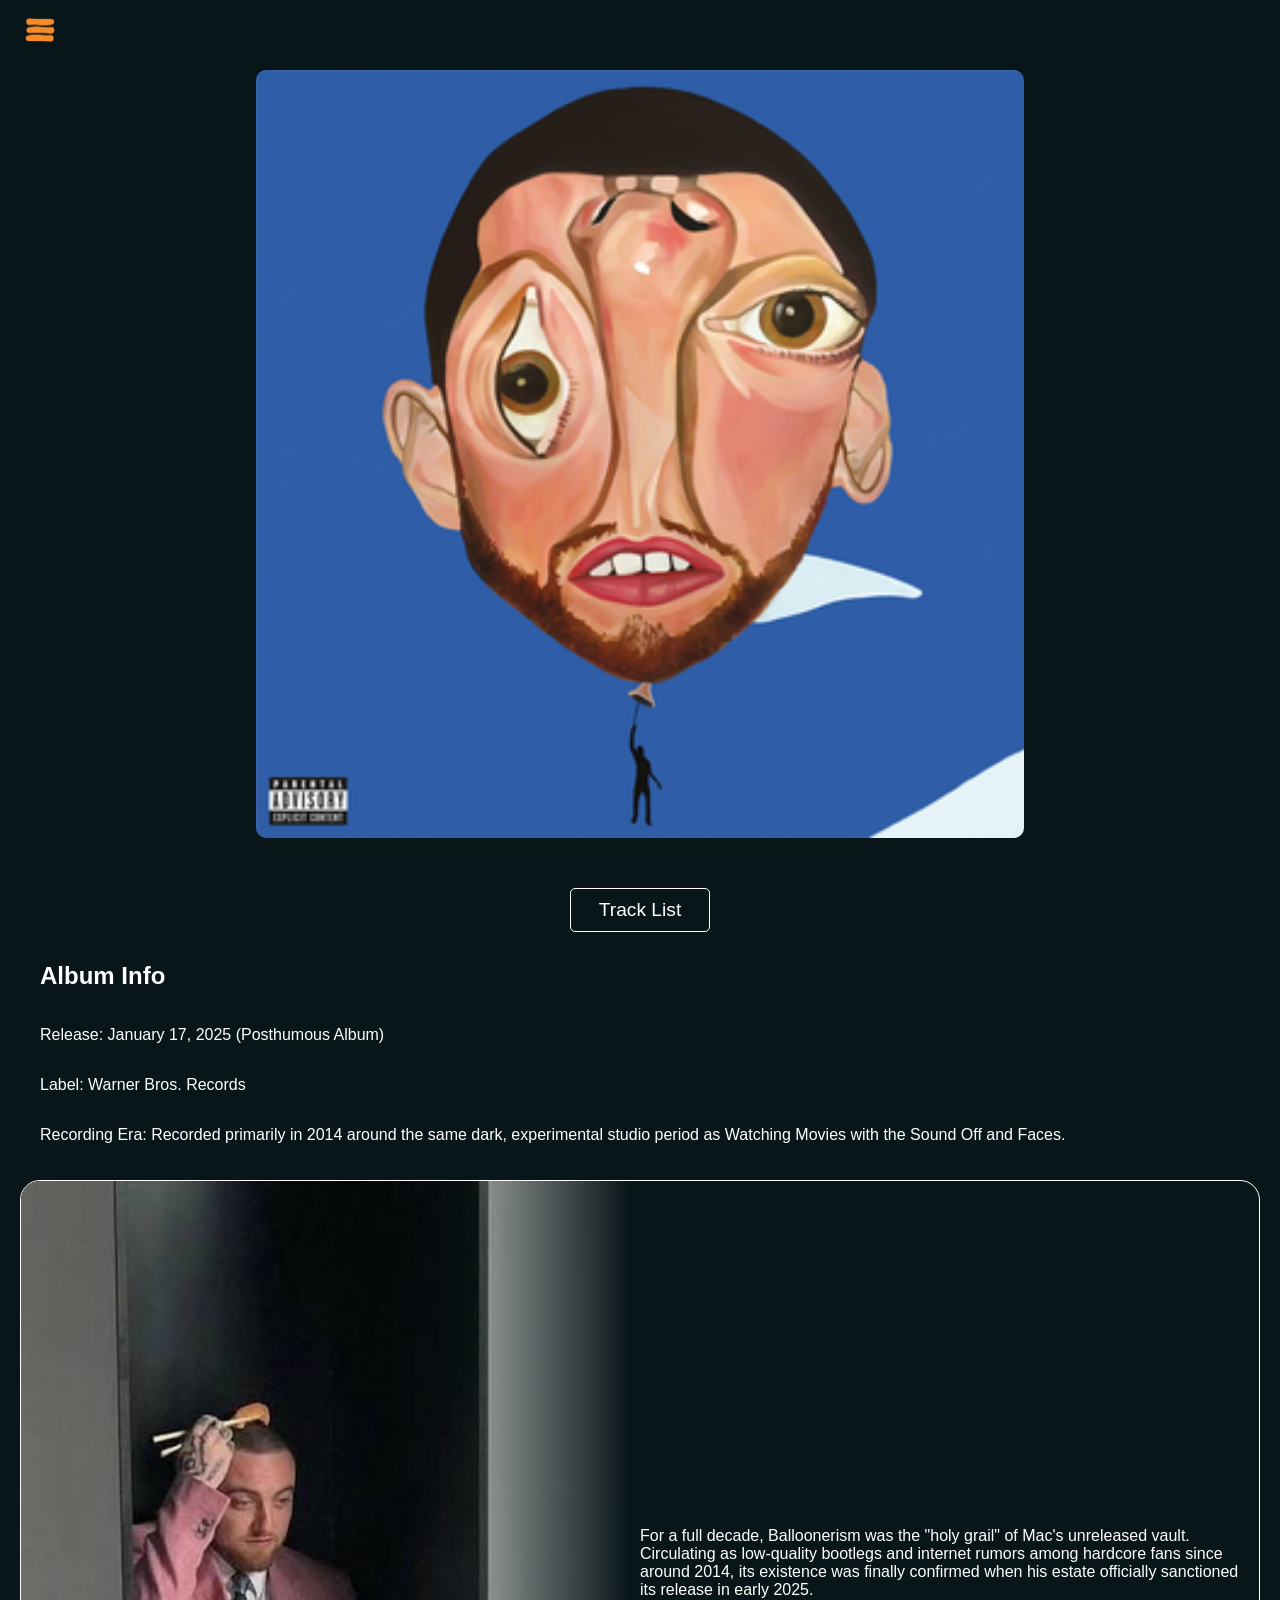
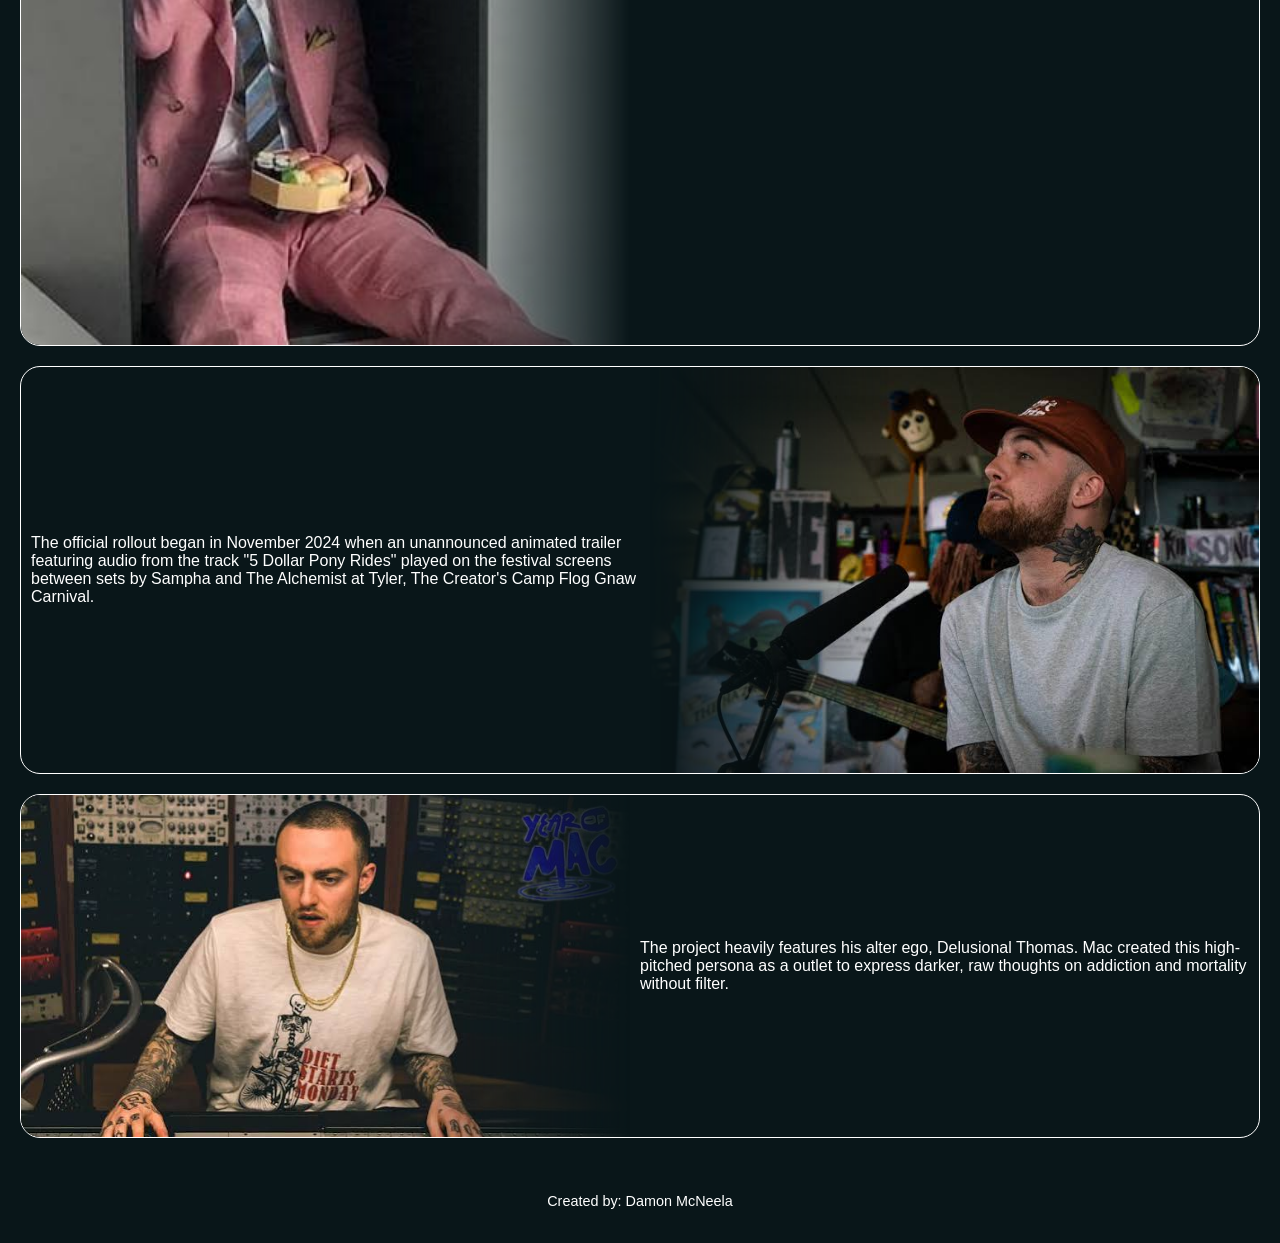
==== Balloonerism.html @ bc23e845 "All pages have been filled, linked and updated to match each release. Along with a way to go back to" ====
<!DOCTYPE html>
<html lang="en">
<head>
    <meta charset="UTF-8">
    <meta name="viewport" content="width=device-width, initial-scale=1.0">
    <link rel="stylesheet" href="cs/style.css">
    <title>MacSite</title>
</head>
<body>
    <header>
        <a href="index.html">
            <img src="img/HandburgerIcon.webp" alt="Home">
        </a>
    </header>
    
    <div class="albumCover" id="TheDivineFeminineCover">
        <img src="img/coverArtBalloonerism.jpg" alt="Balloonerism Album Cover">
    </div>

    <div>
        <button class="btn" id="tracklistBtn">Track List</button>
        
        <div class="tracklist" id="ShowTracklist">
            <ul>
                 <li>1. Tambourine Dream</li>
                <li>2. DJ's Chord Organ (featuring SZA)</li>
                <li>3. Do You Have a Destination?</li>
                <li>4. 5 Dollar Pony Rides</li>
                <li>5. Friendly Hallucinations</li>
                <li>6. Mrs. Deborah Downer</li>
                <li>7. Stoned</li>
                <li>8. Shangri-La</li>
                <li>9. Funny Papers</li>
                <li>10. Excelsior</li>
                <li>11. Transformations (featuring Delusional Thomas)</li>
                <li>12. Manakins</li>
                <li>13. Rick's Piano</li>
                <li>14. Tomorrow Will Never Know</li>
            </ul>
        </div>

    </div>

     <div class="InfoContainer" id="BasicInfo">
        <div class="row">
            <div class="col">
                <h2>Album Info</h2>
                <p>Release: January 17, 2025 (Posthumous Album)</p>
                <p>Label: Warner Bros. Records</p>
                <p>Recording Era: Recorded primarily in 2014 around the same dark, experimental studio period as Watching Movies with the Sound Off and Faces.</p>
            </div>
        </div>
    </div>

    <div class="InfoContainer">
        <div class="row">
            <div class="col">
                <img src="img/mostRecentImgs/MR11.jpg" id="left" alt="Image of Mac" style="object-position: 45% center;">
            </div>
            <div class="Txtcol">
                <p>    For a full decade, Balloonerism was the "holy grail" of Mac's unreleased vault. Circulating as low-quality bootlegs and internet rumors among hardcore fans since around 2014, its existence was finally confirmed when his estate officially sanctioned its release in early 2025.</p>
            </div>
        </div>
    </div>

    <div class="InfoContainer">
        <div class="row">
            <div class="Txtcol">
                <p>The official rollout began in November 2024 when an unannounced animated trailer featuring audio from the track "5 Dollar Pony Rides" played on the festival screens between sets by Sampha and The Alchemist at Tyler, The Creator's Camp Flog Gnaw Carnival.</p>
            </div>
            <div class="col">
                <img src="img/mostRecentImgs/MR13.jpg" id="right" alt="Image of Mac" style="object-position: 75% center;">
            </div>
        </div>
    </div>

    <div class="InfoContainer">
        <div class="row">
            <div class="col">
                <img src="img/mostRecentImgs/MR12.jpg" id="left" alt="Image of Mac" >
            </div>
            <div class="Txtcol">
                <p>The project heavily features his alter ego, Delusional Thomas. Mac created this high-pitched persona as a outlet to express darker, raw thoughts on addiction and mortality without filter.</p>
            </div>
        </div>
    </div>
    
    <footer>
        <p>Created by: <a href="https://github.com/DamoMcN">Damon McNeela</a></p>
    </footer>


    <script src="https://code.jquery.com/jquery-3.7.1.min.js"></script>
    <script src="js/script.js"></script>
</body>
</html>
---- cs/style.css ----
body{
    background-color: #091619;
    color: #ffffff;
    padding: 0;
    margin: 0;
    font-family: 'Garamond', sans-serif;
    padding-top: 60px;
}
a {
    color: inherit;
    text-decoration: none;
}
a:hover {
    text-decoration: underline;
}
footer {
    text-align: center;
    padding: 20px;
    background-color: #091619;
    color: #ffffff;
    font-size: 0.9em;
}
header {
    position: fixed;
    top: 0;
    left: 0;
    width: 100%;
    background-color: #091619;
    color: #ffffff;
    padding: 10px 20px;
    display: flex;
    justify-content: space-between;
    align-items: center;
    z-index: 1000; 
}
header img {
    width: 40px;
    height: 40px;
    cursor: pointer;
}
ul {
  list-style-type: none;
  margin: 0;
  padding: 0;
}
/* Opening Cover */
#indexCover {
  position: relative;
  text-align: center;
  padding-bottom: 30px;
  width: 100%;
  color: white;
  -webkit-mask-image: linear-gradient(to bottom, rgba(0,0,0,1) 60%, rgba(0,0,0,0) 100%);
  mask-image: linear-gradient(to bottom, rgba(0,0,0,1) 60%, rgba(0,0,0,0) 100%);
}
    #indexCover img {
        width: 80%;
        height: auto;
        position: relative;
        display: block;
        margin: 0 auto;
        
    }

#indexCoverText {
  position: absolute;
  top: 50%;
  left: 50%;
  transform: translate(-50%, -50%);
  width: 100%;
  text-align: center;
  pointer-events: none;
}
    #indexCoverText h1 {
        font-size: 4em;
    }
/* Opening Cover END */


/* Default Album Container */
.AlbumContainer {
    position: relative;
    background-color: #091619;
    padding: 20px;
    margin: 20px auto;
    border-radius: 10px;
    width: 80%;
    
   
    display: flex;
    align-items: center; 
    gap: 20px;          
    text-align: left;  

    transition: transform 0.3s ease-in-out, box-shadow 0.3s ease-in-out;
    cursor: pointer; 
}    
.AlbumContainer:hover {
    transform: translateY(-5px) scale(1.02);
    box-shadow: 0 4px 8px rgba(0, 0, 0, 0.4);
}
    .AlbumContainer img {
        width: 6em;
        height: 6em;
        object-fit: cover;  
        flex-shrink: 0;     
}
    .AlbumContainer::before {
        content: "";
        background: linear-gradient(to right, var(--gradient-colors,));
        border-radius: 10px;
        position: absolute;
        top: 0;
        left: 0;
        right: 0;
        bottom: 0;
        z-index: -1;
        margin: -3px;
}
    #KIDS {
        --gradient-colors: #eab308, #3b82f6, #ef4444;
    }

    #BestDayEver {
        --gradient-colors: #ff1838, #9e2eae;
    }

    #BlueSlidePark {
        --gradient-colors: #1e3a8a, #0284c7, #14b8a6;
    }

    #Macadelic {
        --gradient-colors: #505050,#b34846, #fafafa  ;
    }

    #WMWTSO {
        --gradient-colors: #c82127, #c2825c, #944522;
    }

    #Faces {
        --gradient-colors: #ffc315, #dc2626, #3e8cee;
    }

    #GOODAM {
        --gradient-colors: #94a3b8, #f8fafc,  #9e9e9e;
    }

    #TheDivineFeminine {
        --gradient-colors: #b29182, #d7beba, #d7d7d7;
    }

    #Swimming {
        --gradient-colors: #dea6a9, #a3c8e2, #f8fafc;
    }

    #Circles {
        --gradient-colors: #ffffff, #a0a0a0, #c1c1c1;
    }

    #Balloonerism {
        --gradient-colors: #2f5da8,#daedf3, #e7a38b ;
    }

.albumCover {
  position: relative;
  text-align: center;
  padding-bottom: 30px;
  width: 100%;
  color: white;
}
    .albumCover img {
        width: 60%;
        height: auto;
        position: relative;
        display: block;
        margin: 0 auto;
        border-radius: 20px;
        padding: 10px;
    }

.btn {
    display: block;
    width: 140px;            
    margin: 10px auto;
    font-size: 1.2em;
    padding: 10px 20px;
    background-color: #091619;
    color: #ffffff;
    border: 1px solid #ffffff;
    border-radius: 5px;
    cursor: pointer;
    transition: width 0.4s ease, border-radius 0.4s ease; 
}

.btn.active {
    width: 80%;               
    border-radius: 8px 8px 0 0; 
    border-bottom: none;
}

.tracklist {
    display: none;
    margin-top: 15px;
    margin-left: 40px;
    margin-right: 40px;
    margin-bottom: 15px;
    margin: 15px, 40px, 15px, 40px;
    padding-bottom: 15px;
    text-align: center;
    border-left: 1px solid #ffffff;
    border-right: 1px solid #ffffff;
    border-bottom: 1px solid #ffffff;
    border-radius: 0 0 8px 8px;
}
.tracklist li {
    list-style-type: none;
    padding-bottom: 5px;
    padding-right: 10px;
    margin: 0;
}

.InfoContainer {
    display: flex;
    flex-direction: column;
    border: 1px solid #ffffff;
    border-radius: 20px;
    margin-left: 20px;
    margin-right: 20px;
    margin-bottom: 20px;
    overflow: hidden; 
}
#BasicInfo {
    border: none;
    padding-left: 20px;
    padding-right: 20px;
}
#MacadelicExtraInfo{
    background-image: url('img/GoodMorningImgs/MacadelicBG.jpg');
    background-size: cover;
    background-position: center;
    z-index: -1;
}

.row {
    display: flex;
    flex-direction: row;
    align-items: stretch; 
}

.col { 
    display: flex;
    flex-direction: column;
    flex: 1;
}

.Txtcol {
    display: flex;
    flex-direction: column;
    flex: 1;
    justify-content: center;
    align-items: center;
    padding: 10px;
}

#left {
    width: 100%; /* Spans full width of left column */
    height: 100%; /* Spans full height of row */
    object-fit: cover; /* Prevents image distortion */
    margin: 0;
    padding: 0;
    display: block;
    -webkit-mask-image: linear-gradient(to right, rgba(0,0,0,1) 60%, rgba(0,0,0,0) 100%);
    mask-image: linear-gradient(to right, rgba(0,0,0,1) 60%, rgba(0,0,0,0) 100%);
}

#right {
    width: 100%; /* Spans full width of right column */
    height: 100%; /* Spans full height of row */
    object-fit: cover; /* Prevents image distortion */
    margin: 0;
    padding: 0;
    display: block;
    -webkit-mask-image: linear-gradient(to left, rgba(0,0,0,1) 60%, rgba(0,0,0,0) 100%);
    mask-image: linear-gradient(to left, rgba(0,0,0,1) 60%, rgba(0,0,0,0) 100%);
}
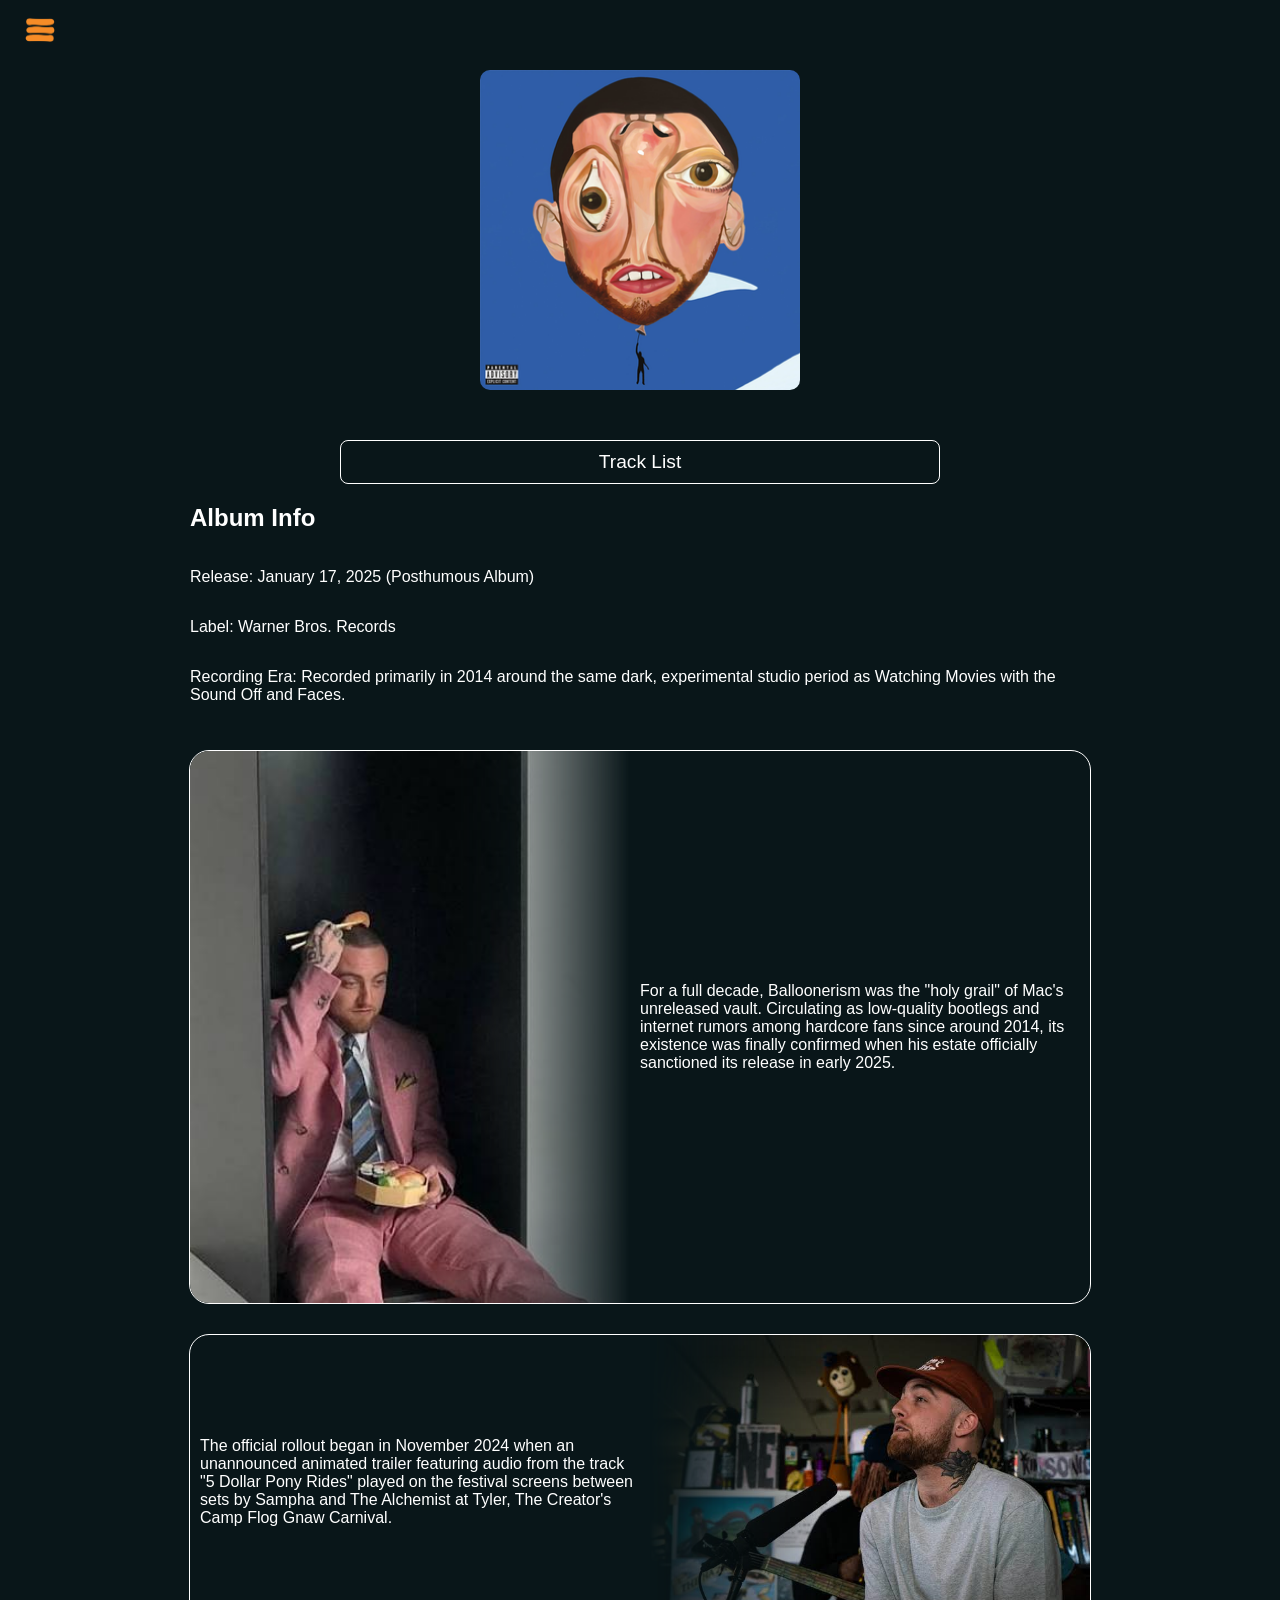
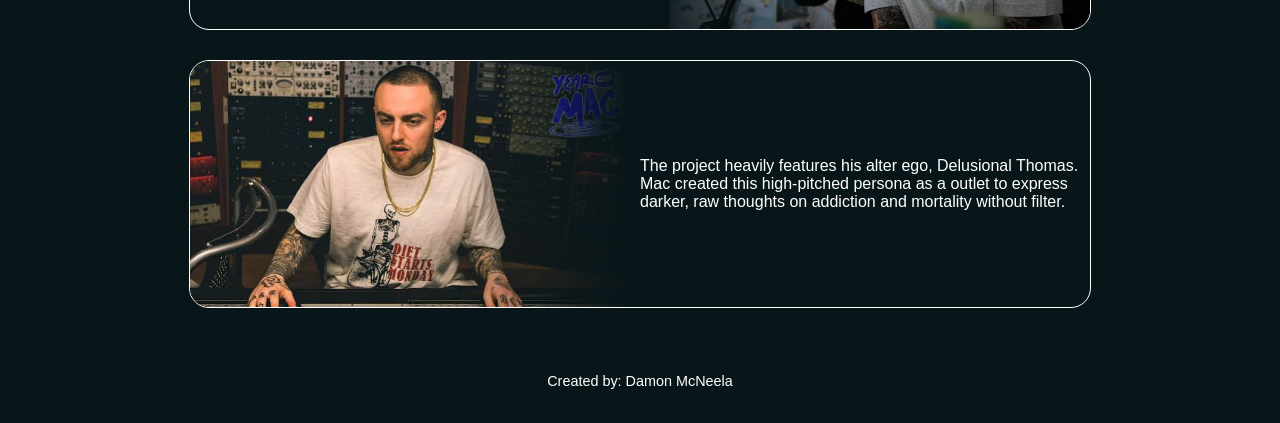
==== commit 5fdaba41: "Added another project (You). added working nav, allowing free navigation from all pages." ====
--- a/Balloonerism.html
+++ b/Balloonerism.html
@@ -8,9 +8,28 @@
 </head>
 <body>
     <header>
-        <a href="index.html">
-            <img src="img/HandburgerIcon.webp" alt="Home">
-        </a>
+
+        <div id="hamburgerBtn">
+            <img src="img/HandburgerIcon.webp" alt="Menu">
+        </div>
+
+        <nav id="navMenu" class="nav-menu">
+            <ul>
+                <li><a href="index.html"><img src="img/Home_icon_orange.png" alt="Home"></a></li>
+                <li><a href="KIDS.html"><img src="img/coverArtKIDS.jpg" alt="KIDS Album Cover"></a></li>
+                <li><a href="BestDayEver.html"><img src="img/coverArtBestDayEver.jpg" alt="Best Day Ever Album Cover"></a></li>
+                <li><a href="BlueSlidePark.html"><img src="img/coverArtBSL.jpg" alt="Blue Slide Park Album Cover"></a></li>
+                <li><a href="Macadelic.html"><img src="img/coverArtMacadelic.jpg" alt="Macadelic Album Cover"></a></li>
+                <li><a href="You.html"><img src="img/coverArtYou.jpg" alt="You Album Cover"></a></li>
+                <li><a href="WMWTSO.html"><img src="img/coverArtWMWTSO.webp" alt="WMWTSO Album Cover"></a></li>
+                <li><a href="Faces.html"><img src="img/coverArtFaces.jpg" alt="Faces Album Cover"></a></li>
+                <li><a href="GOODAM.html"><img src="img/coverArtGoodAM.jpg" alt="Good AM Album Cover"></a></li>
+                <li><a href="TheDevineFeminine.html"><img src="img/coverArtDivineFeminine.jpg" alt="The Divine Feminine Album Cover"></a></li>
+                <li><a href="Swimming.html"><img src="img/coverArtSwimming.jpg" alt="Swimming Album Cover"></a></li>
+                <li><a href="Circles.html"><img src="img/coverArtCircles.jpg" alt="Circles Album Cover"></a></li>
+            </ul>
+        </nav>
+
     </header>
     
     <div class="albumCover" id="TheDivineFeminineCover">
--- a/cs/style.css
+++ b/cs/style.css
@@ -50,8 +50,8 @@
   padding-bottom: 30px;
   width: 100%;
   color: white;
-  -webkit-mask-image: linear-gradient(to bottom, rgba(0,0,0,1) 60%, rgba(0,0,0,0) 100%);
-  mask-image: linear-gradient(to bottom, rgba(0,0,0,1) 60%, rgba(0,0,0,0) 100%);
+  -webkit-mask-image: linear-gradient(to bottom, rgba(0,0,0,1) 40%, rgba(0,0,0,0) 100%);
+  mask-image: linear-gradient(to bottom, rgba(0,0,0,1) 40%, rgba(0,0,0,0) 100%);
 }
     #indexCover img {
         width: 80%;
@@ -117,6 +117,42 @@
         z-index: -1;
         margin: -3px;
 }
+
+.nav-menu ul {
+    display: grid;
+    grid-template-columns: 1fr 1fr; 
+    gap: 10px 15px; 
+    list-style: none;
+    padding: 0;
+    margin: 0;
+}
+
+
+.nav-menu {
+    position: fixed;
+    top: 60px;
+    left: -100%;
+    width: auto; 
+    height: auto;
+    background-color: #091619;
+    border-right: 1px solid #f68c27;
+    border-bottom: 1px solid #f68c27;
+    border-radius: 0 0 10px 10px;
+    transition: left 0.3s ease-in-out;
+    z-index: 999;
+    padding: 20px;
+    box-sizing: border-box;
+}
+.nav-menu.active {
+    left: -6px;
+}
+
+.nav-menu ul li {
+    padding:0;
+    border-bottom: 1px solid rgba(255, 255, 255, 0.1);
+}
+
+
     #KIDS {
         --gradient-colors: #eab308, #3b82f6, #ef4444;
     }
@@ -131,6 +167,9 @@
 
     #Macadelic {
         --gradient-colors: #505050,#b34846, #fafafa  ;
+    }
+    #You{
+        --gradient-colors: #d3461b,#636057, #c32b02  ;
     }
 
     #WMWTSO {
@@ -180,37 +219,42 @@
 
 .btn {
     display: block;
-    width: 140px;            
-    margin: 10px auto;
+    width: 80%;               
+    max-width: 600px;
+    margin: 10px auto 0 auto;  
     font-size: 1.2em;
     padding: 10px 20px;
     background-color: #091619;
     color: #ffffff;
     border: 1px solid #ffffff;
-    border-radius: 5px;
+    border-radius: 8px;
     cursor: pointer;
-    transition: width 0.4s ease, border-radius 0.4s ease; 
+    white-space: nowrap;
+    overflow: hidden;
+    box-sizing: border-box;   
+    transition: width 0.4s ease, border-radius 0.4s ease;
 }
 
 .btn.active {
-    width: 80%;               
-    border-radius: 8px 8px 0 0; 
-    border-bottom: none;
+    width: 80%;
+    max-width: 600px;
+    border-radius: 8px 8px 0 0;
+    border-bottom: 1px solid transparent; 
 }
 
 .tracklist {
     display: none;
-    margin-top: 15px;
-    margin-left: 40px;
-    margin-right: 40px;
-    margin-bottom: 15px;
-    margin: 15px, 40px, 15px, 40px;
-    padding-bottom: 15px;
+    width: 80%;                
+    max-width: 600px;
+    margin: 0 auto 20px auto;  
+    padding: 20px 0;
     text-align: center;
     border-left: 1px solid #ffffff;
     border-right: 1px solid #ffffff;
     border-bottom: 1px solid #ffffff;
+    border-top: none;          
     border-radius: 0 0 8px 8px;
+    box-sizing: border-box;   
 }
 .tracklist li {
     list-style-type: none;
@@ -263,23 +307,122 @@
 }
 
 #left {
-    width: 100%; /* Spans full width of left column */
-    height: 100%; /* Spans full height of row */
-    object-fit: cover; /* Prevents image distortion */
+    width: 100%; 
+    height: 100%; 
+    object-fit: cover; 
     margin: 0;
     padding: 0;
     display: block;
-    -webkit-mask-image: linear-gradient(to right, rgba(0,0,0,1) 60%, rgba(0,0,0,0) 100%);
-    mask-image: linear-gradient(to right, rgba(0,0,0,1) 60%, rgba(0,0,0,0) 100%);
+    -webkit-mask-image: linear-gradient(to bottom, rgba(0,0,0,1) 60%, rgba(0,0,0,0) 100%);
+    mask-image: linear-gradient(to bottom, rgba(0,0,0,1) 60%, rgba(0,0,0,0) 100%);
 }
 
 #right {
-    width: 100%; /* Spans full width of right column */
-    height: 100%; /* Spans full height of row */
-    object-fit: cover; /* Prevents image distortion */
+    width: 100%; 
+    height: 100%; 
+    object-fit: cover; 
     margin: 0;
     padding: 0;
     display: block;
-    -webkit-mask-image: linear-gradient(to left, rgba(0,0,0,1) 60%, rgba(0,0,0,0) 100%);
-    mask-image: linear-gradient(to left, rgba(0,0,0,1) 60%, rgba(0,0,0,0) 100%);
-}+    -webkit-mask-image: linear-gradient(to top, rgba(0,0,0,1) 60%, rgba(0,0,0,0) 100%);
+    mask-image: linear-gradient(to top, rgba(0,0,0,1) 60%, rgba(0,0,0,0) 100%);
+}
+
+
+.row {
+    display: flex;
+    flex-direction: column; 
+    width: 100%;
+}
+
+        /* Desktop Styles (768px screens and above) */
+        @media (min-width: 768px) {
+            .InfoContainer {
+                max-width: 900px;
+                margin: 0 auto 30px auto; 
+            }
+
+            .row {
+                flex-direction: row;
+                align-items: stretch;
+            }
+
+            .col, .Txtcol {
+                flex: 1;
+            }
+
+           
+            .tracklist {
+                max-width: 500px;
+                margin: 20px auto;
+            }
+            .albumCover img {
+            width: 40%;          
+            max-width: 320px;   
+            height: auto;
+            position: relative;
+            display: block;
+            margin: 0 auto;
+            border-radius: 20px;
+            padding: 10px;
+            }
+            .btn {
+            display: block;
+            width: 60%;
+            max-width: 600px;        
+            margin: 10px auto 0 auto; 
+            font-size: 1.2em;
+            padding: 10px 20px;
+            background-color: #091619;
+            color: #ffffff;
+            border: 1px solid #ffffff;
+            border-radius: 8px;
+            cursor: pointer;
+            white-space: nowrap;
+            overflow: hidden;
+            transition: width 0.4s ease, border-radius 0.4s ease;
+        }
+
+        .btn.active {
+            width: 60%;
+            max-width: 600px;
+            border-radius: 8px 8px 0 0; 
+            border-bottom: 1px solid transparent; 
+        }
+
+        .tracklist {
+            display: none;
+            width: 60%;
+            max-width: 600px;        
+            margin: 0 auto 20px auto; 
+            padding: 20px 0;
+            text-align: center;
+            border-left: 1px solid #ffffff;
+            border-right: 1px solid #ffffff;
+            border-bottom: 1px solid #ffffff;
+            border-top: none;          
+            border-radius: 0 0 8px 8px;
+            box-sizing: border-box;    
+        }
+        #left {
+            width: 100%; 
+            height: 100%;
+            object-fit: cover;
+            margin: 0;
+            padding: 0;
+            display: block;
+            -webkit-mask-image: linear-gradient(to right, rgba(0,0,0,1) 60%, rgba(0,0,0,0) 100%);
+            mask-image: linear-gradient(to right, rgba(0,0,0,1) 60%, rgba(0,0,0,0) 100%);
+        }
+
+        #right {
+            width: 100%; 
+            height: 100%; 
+            object-fit: cover; 
+            margin: 0;
+            padding: 0;
+            display: block;
+            -webkit-mask-image: linear-gradient(to left, rgba(0,0,0,1) 60%, rgba(0,0,0,0) 100%);
+            mask-image: linear-gradient(to left, rgba(0,0,0,1) 60%, rgba(0,0,0,0) 100%);
+        }
+        }
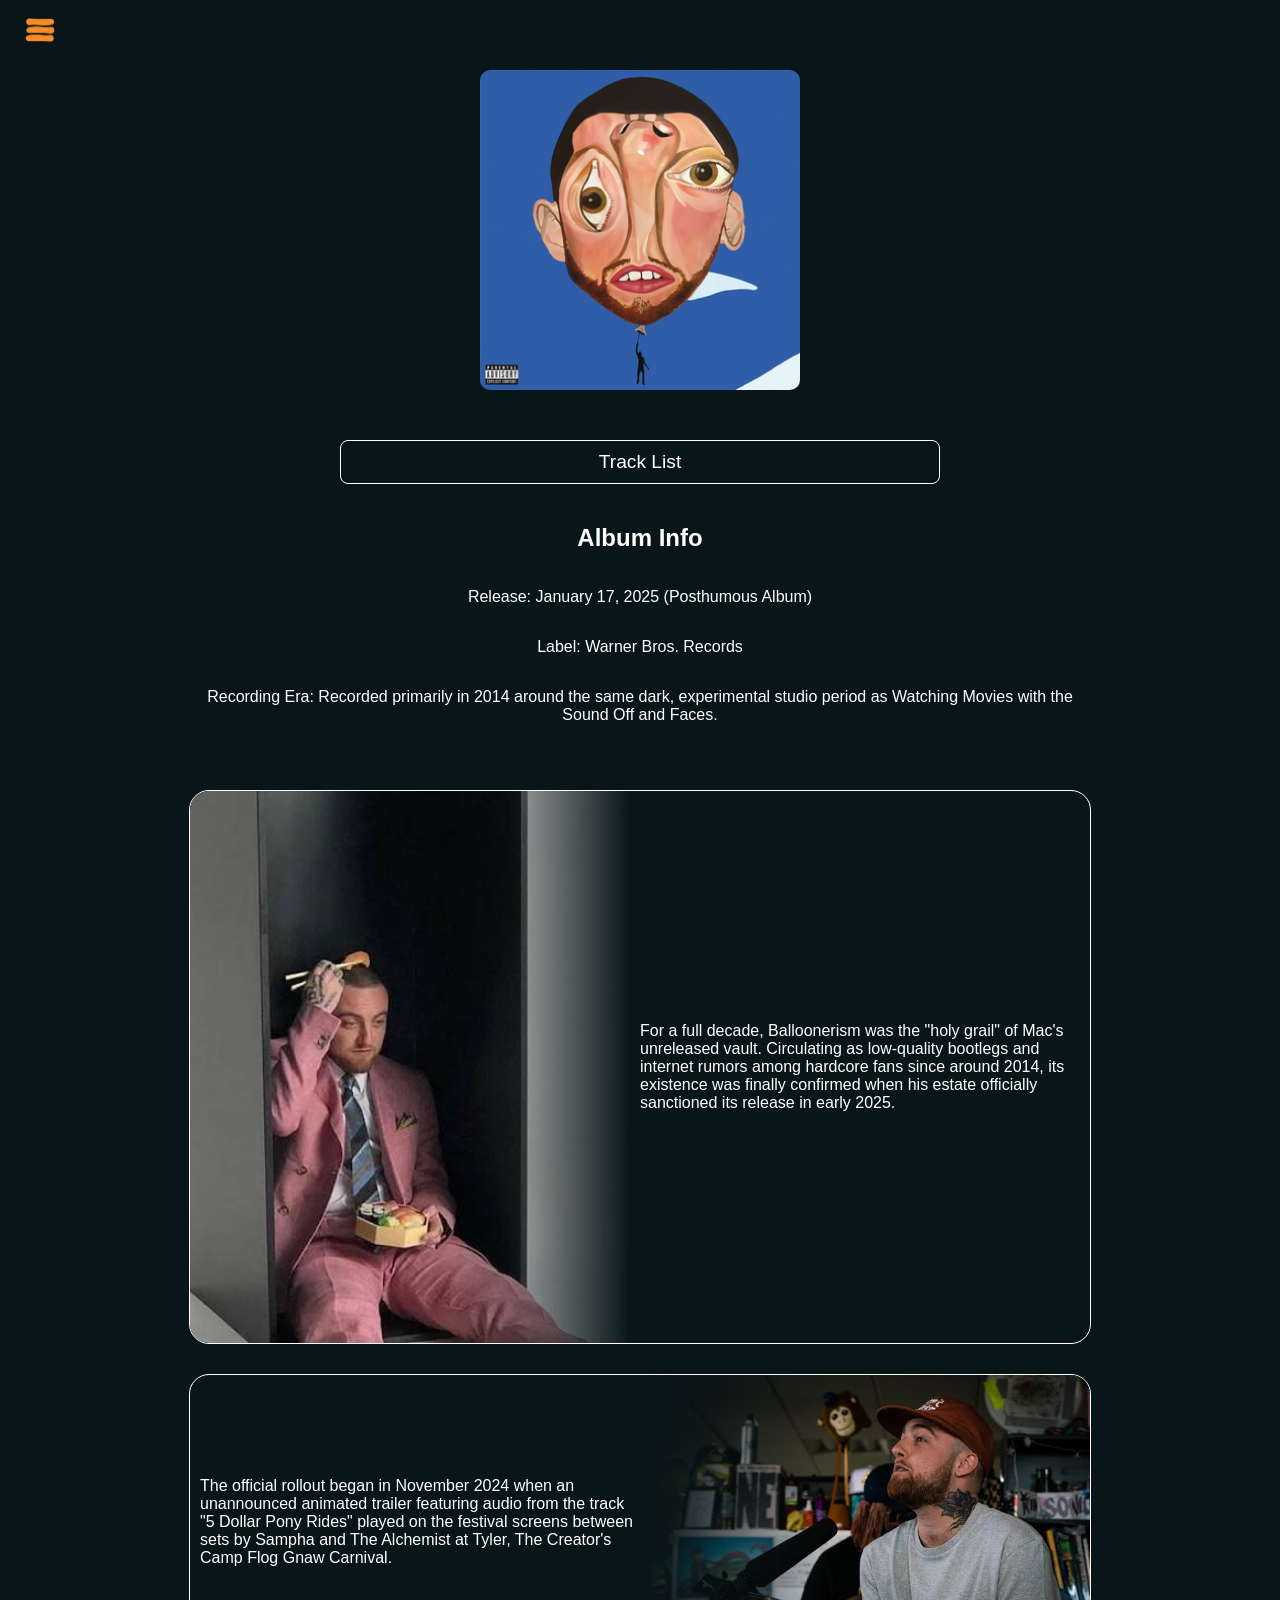
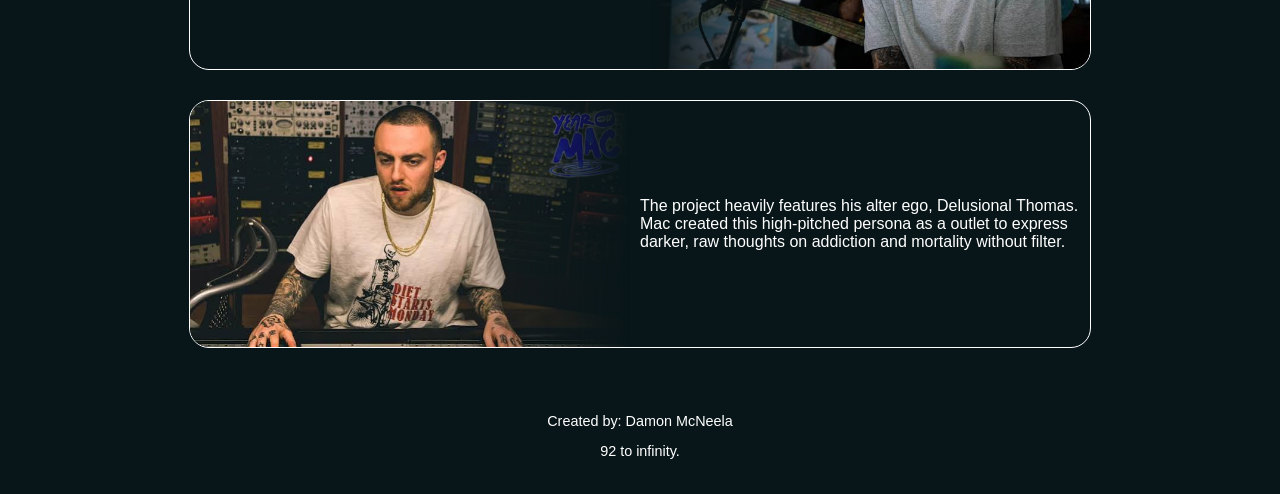
==== commit f2b56b80: "Added Google tags to track how many people visit the site." ====
--- a/Balloonerism.html
+++ b/Balloonerism.html
@@ -5,6 +5,17 @@
     <meta name="viewport" content="width=device-width, initial-scale=1.0">
     <link rel="stylesheet" href="cs/style.css">
     <title>MacSite</title>
+
+        <!-- Google tag (gtag.js) -->
+    <script async src="https://www.googletagmanager.com/gtag/js?id=G-6G8FPSQ9PF"></script>
+    <script>
+    window.dataLayer = window.dataLayer || [];
+    function gtag(){dataLayer.push(arguments);}
+    gtag('js', new Date());
+
+    gtag('config', 'G-6G8FPSQ9PF');
+    </script>
+
 </head>
 <body>
     <header>
@@ -106,7 +117,8 @@
     
     <footer>
         <p>Created by: <a href="https://github.com/DamoMcN">Damon McNeela</a></p>
-    </footer>
+        <p>92 to infinity.</p>
+    </footer></footer>
 
 
     <script src="https://code.jquery.com/jquery-3.7.1.min.js"></script>
--- a/cs/style.css
+++ b/cs/style.css
@@ -274,15 +274,14 @@
     overflow: hidden; 
 }
 #BasicInfo {
+    text-align: center;
     border: none;
-    padding-left: 20px;
-    padding-right: 20px;
+    padding: 20px;
 }
 #MacadelicExtraInfo{
-    background-image: url('img/GoodMorningImgs/MacadelicBG.jpg');
-    background-size: cover;
-    background-position: center;
-    z-index: -1;
+    border: 1px solid #f68c27;
+    border-radius: 20px;
+    padding: 10px;
 }
 
 .row {
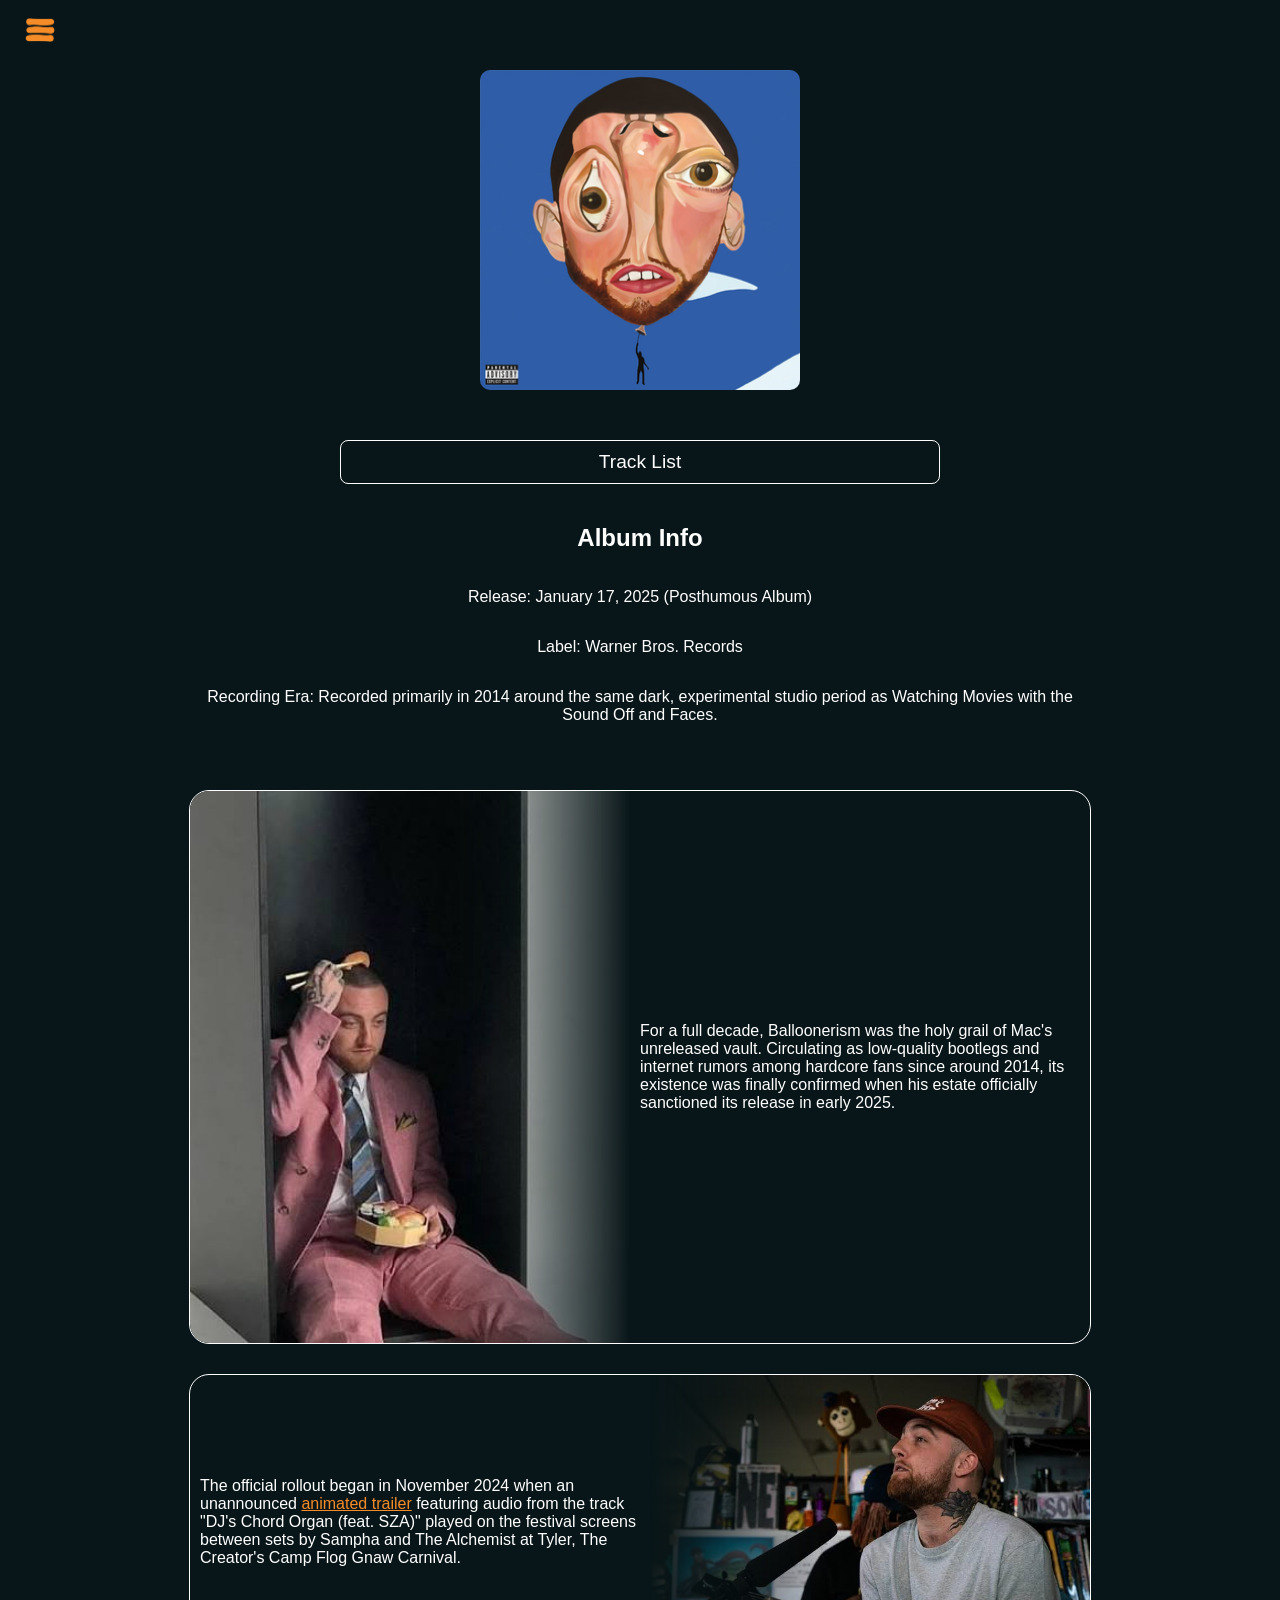
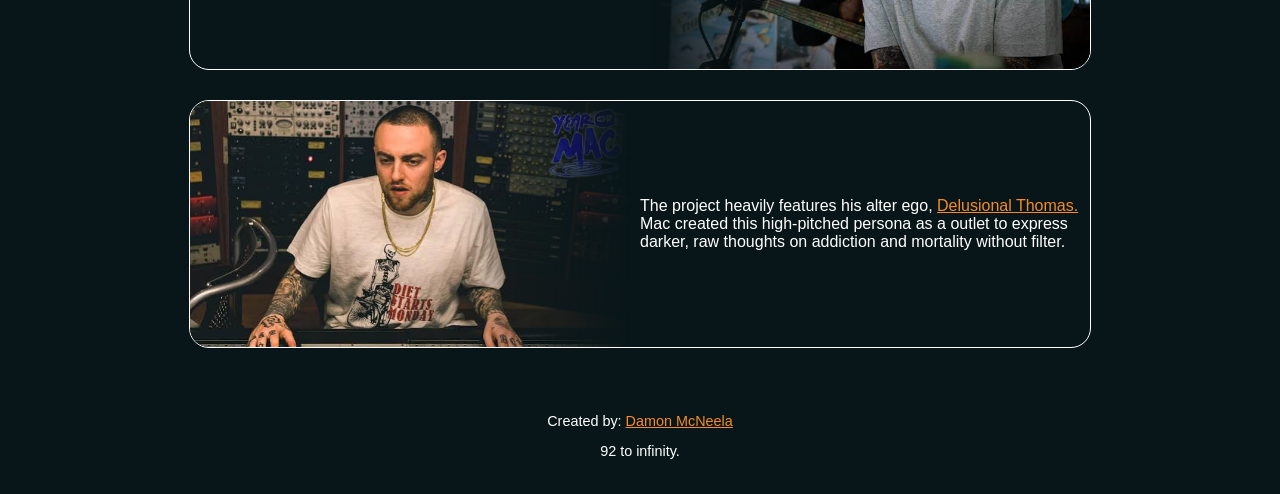
==== commit a74b077c: "Added links for some relevant information and songs within the p elements. - A "Next Album" button w" ====
--- a/Balloonerism.html
+++ b/Balloonerism.html
@@ -26,7 +26,7 @@
 
         <nav id="navMenu" class="nav-menu">
             <ul>
-                <li><a href="index.html"><img src="img/Home_icon_orange.png" alt="Home"></a></li>
+                <li><a href="index.html"><img src="img/Home_icon.png" alt="Home"></a></li>
                 <li><a href="KIDS.html"><img src="img/coverArtKIDS.jpg" alt="KIDS Album Cover"></a></li>
                 <li><a href="BestDayEver.html"><img src="img/coverArtBestDayEver.jpg" alt="Best Day Ever Album Cover"></a></li>
                 <li><a href="BlueSlidePark.html"><img src="img/coverArtBSL.jpg" alt="Blue Slide Park Album Cover"></a></li>
@@ -88,7 +88,7 @@
                 <img src="img/mostRecentImgs/MR11.jpg" id="left" alt="Image of Mac" style="object-position: 45% center;">
             </div>
             <div class="Txtcol">
-                <p>    For a full decade, Balloonerism was the "holy grail" of Mac's unreleased vault. Circulating as low-quality bootlegs and internet rumors among hardcore fans since around 2014, its existence was finally confirmed when his estate officially sanctioned its release in early 2025.</p>
+                <p>For a full decade, Balloonerism was the holy grail of Mac's unreleased vault. Circulating as low-quality bootlegs and internet rumors among hardcore fans since around 2014, its existence was finally confirmed when his estate officially sanctioned its release in early 2025.</p>
             </div>
         </div>
     </div>
@@ -96,7 +96,7 @@
     <div class="InfoContainer">
         <div class="row">
             <div class="Txtcol">
-                <p>The official rollout began in November 2024 when an unannounced animated trailer featuring audio from the track "5 Dollar Pony Rides" played on the festival screens between sets by Sampha and The Alchemist at Tyler, The Creator's Camp Flog Gnaw Carnival.</p>
+                <p>The official rollout began in November 2024 when an unannounced <a href="https://www.youtube.com/watch?v=M7_rmNkM_BY">animated trailer</a> featuring audio from the track "DJ's Chord Organ (feat. SZA)" played on the festival screens between sets by Sampha and The Alchemist at Tyler, The Creator's Camp Flog Gnaw Carnival.</p>
             </div>
             <div class="col">
                 <img src="img/mostRecentImgs/MR13.jpg" id="right" alt="Image of Mac" style="object-position: 75% center;">
@@ -110,7 +110,7 @@
                 <img src="img/mostRecentImgs/MR12.jpg" id="left" alt="Image of Mac" >
             </div>
             <div class="Txtcol">
-                <p>The project heavily features his alter ego, Delusional Thomas. Mac created this high-pitched persona as a outlet to express darker, raw thoughts on addiction and mortality without filter.</p>
+                <p>The project heavily features his alter ego, <a href="https://en.wikipedia.org/wiki/Delusional_Thomas">Delusional Thomas.</a> Mac created this high-pitched persona as a outlet to express darker, raw thoughts on addiction and mortality without filter.</p>
             </div>
         </div>
     </div>
--- a/cs/style.css
+++ b/cs/style.css
@@ -241,6 +241,20 @@
     border-radius: 8px 8px 0 0;
     border-bottom: 1px solid transparent; 
 }
+#NextBtn{
+    max-width: 300px;
+    transition: transform 0.4s ease-in-out, background-color 0.4s ease-in-out;
+}
+
+#NextBtn:hover{
+    background-color: #e08800;
+    transform: scale(1.05); 
+}
+.btn a {
+  text-decoration: none;
+  color: inherit; 
+}
+
 
 .tracklist {
     display: none;
@@ -278,7 +292,7 @@
     border: none;
     padding: 20px;
 }
-#MacadelicExtraInfo{
+#ExtraInfo{
     border: 1px solid #f68c27;
     border-radius: 20px;
     padding: 10px;
@@ -332,6 +346,11 @@
     display: flex;
     flex-direction: column; 
     width: 100%;
+}
+
+p a{
+    color: #f68c27;
+    text-decoration: underline;
 }
 
         /* Desktop Styles (768px screens and above) */
